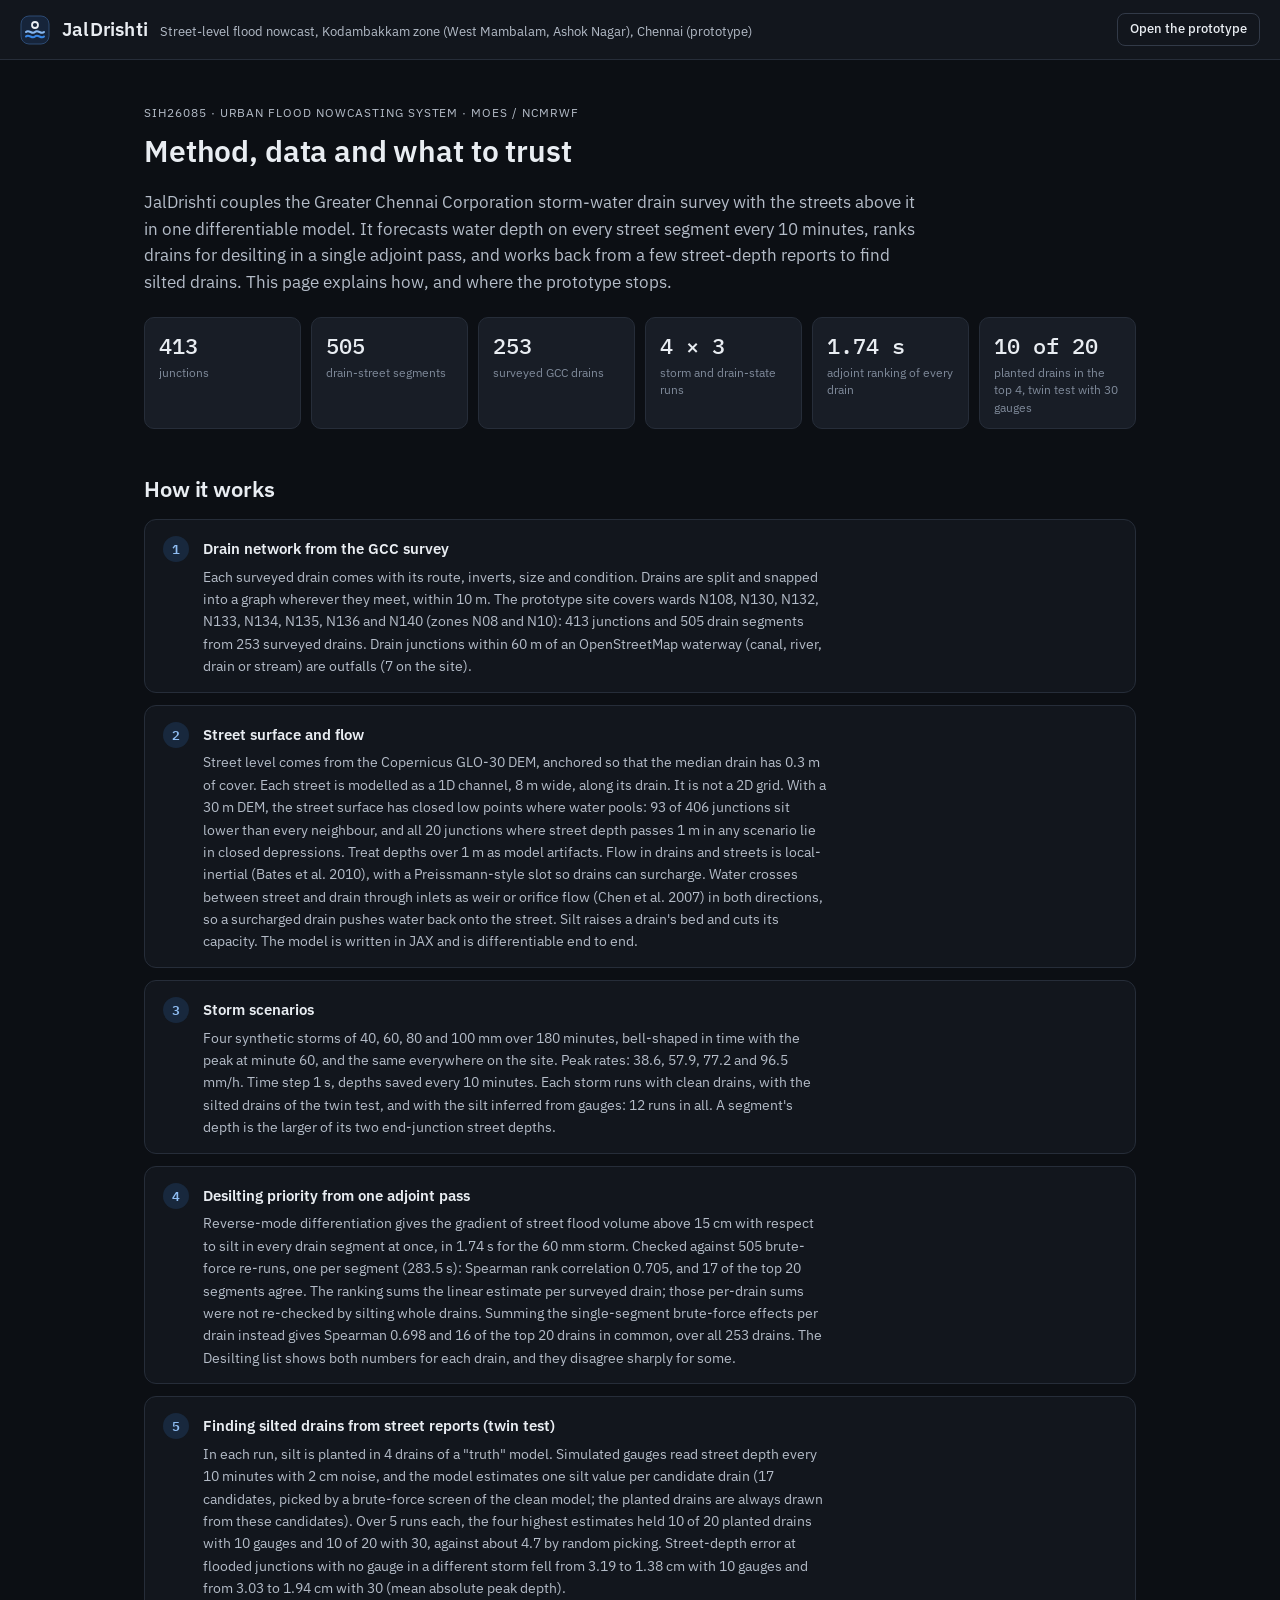
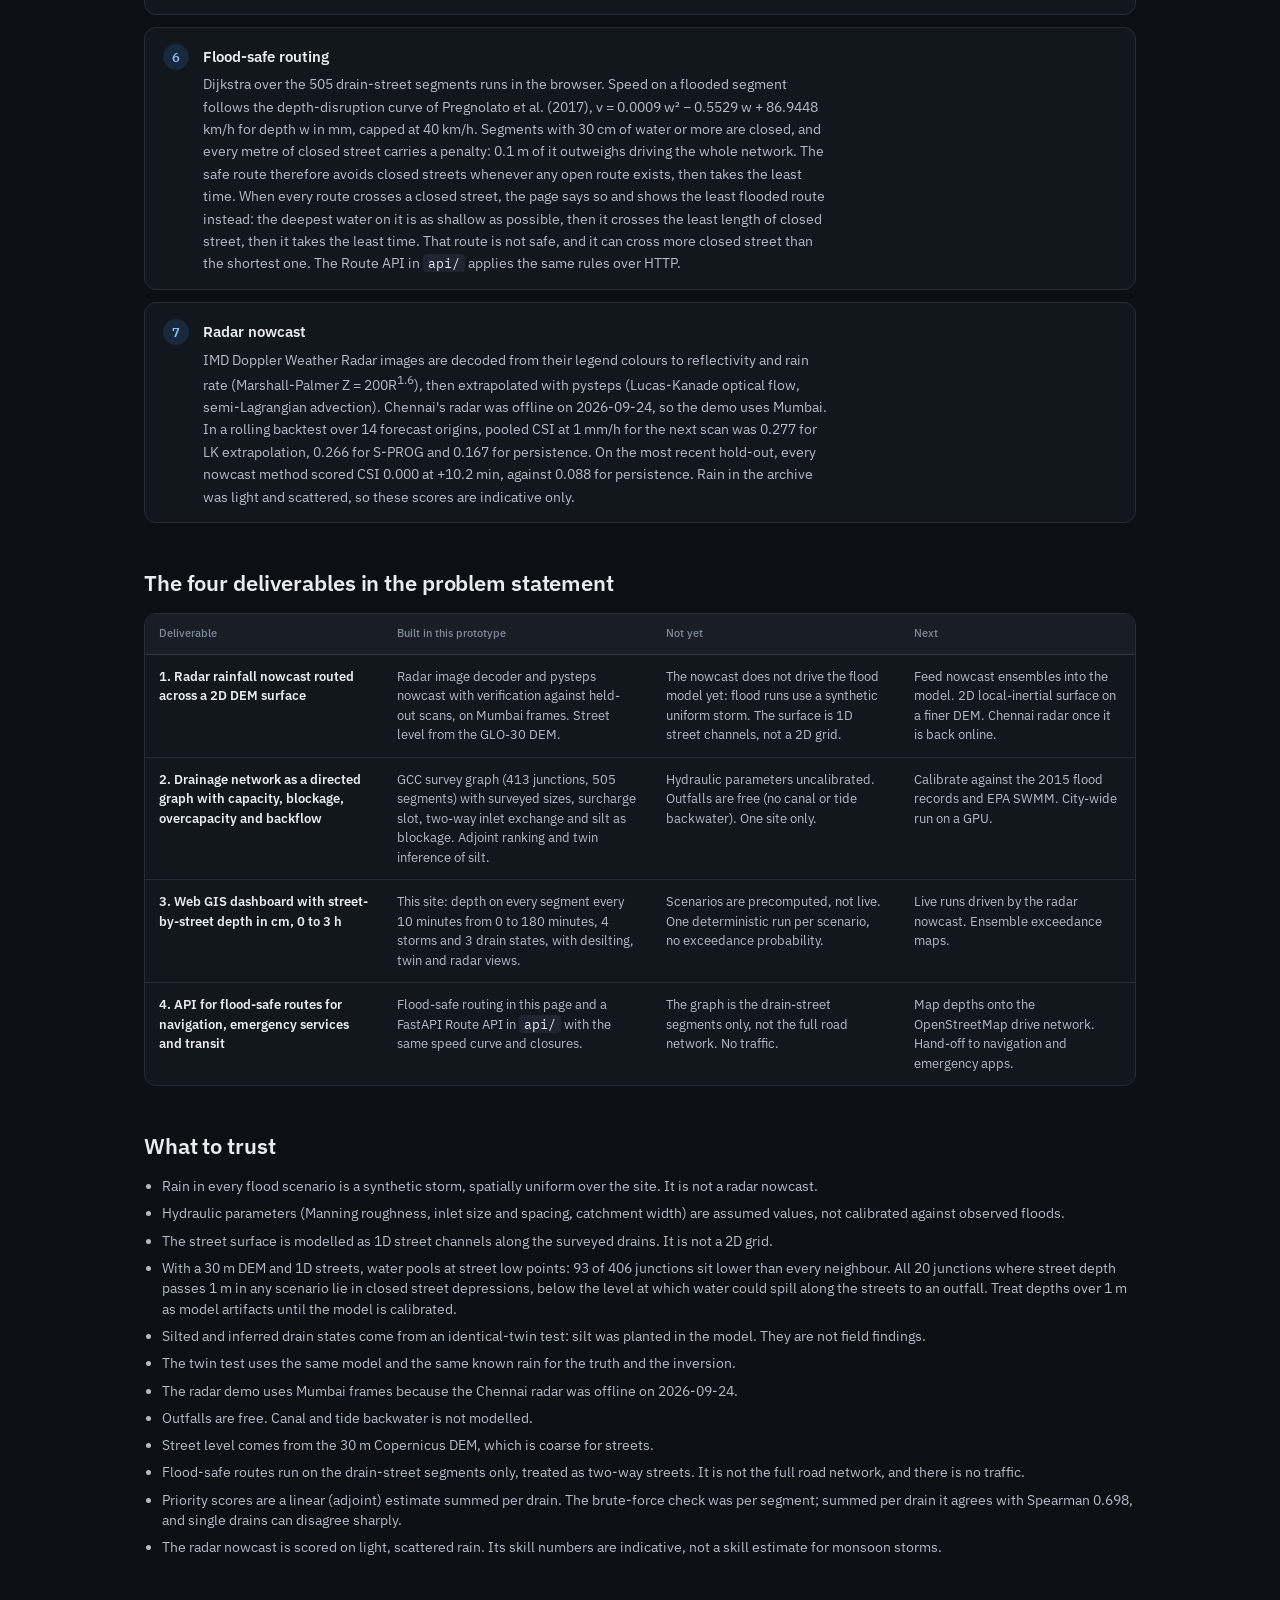
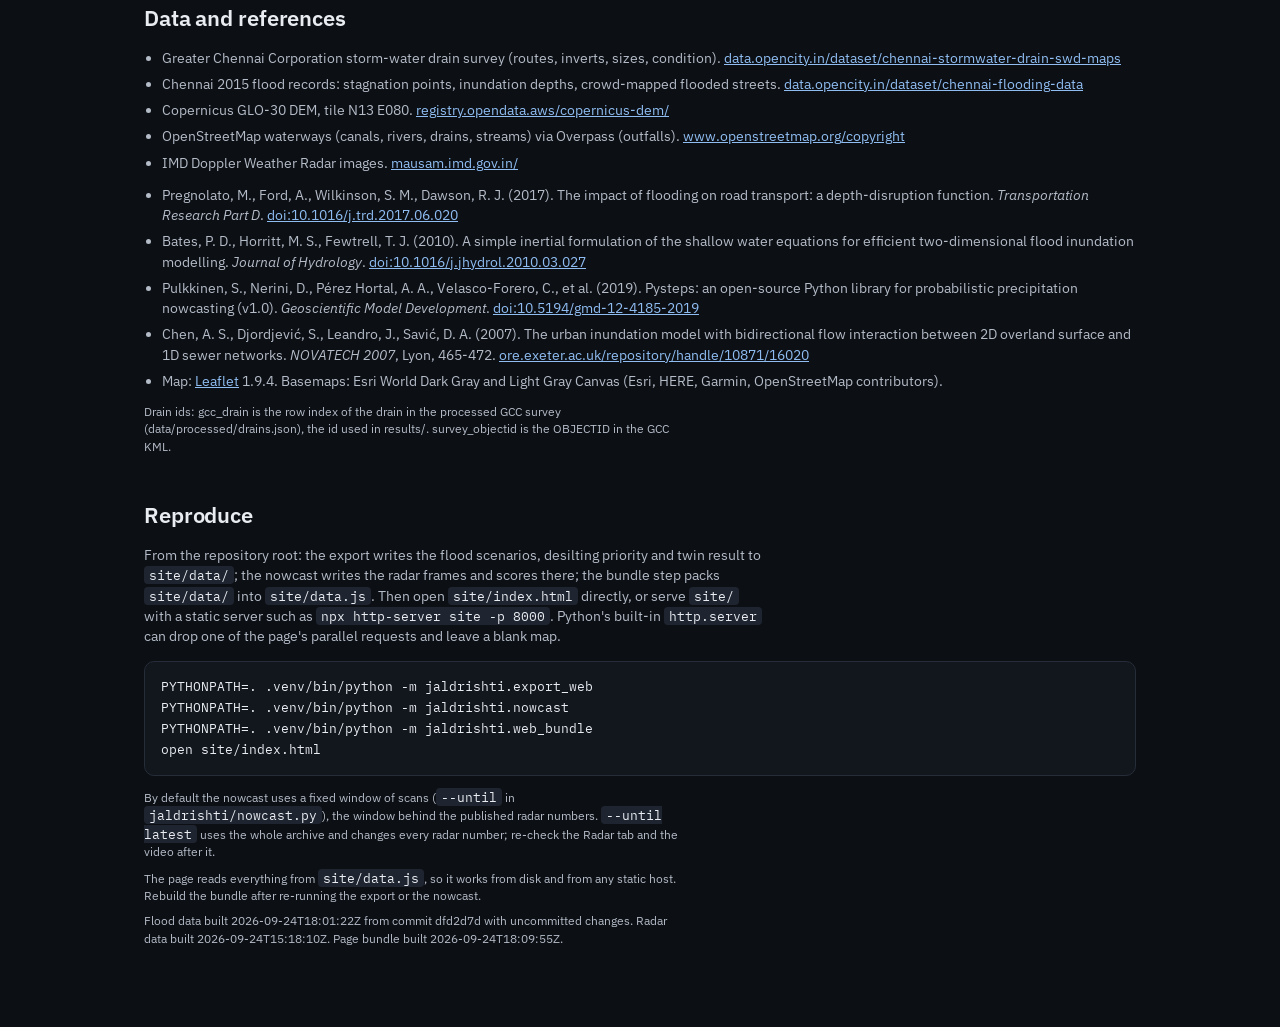
==== about.html @ a2d9dd13 "Publish JalDrishti demo site and video" ====
<!doctype html>
<html lang="en">
<head>
<meta charset="utf-8">
<meta name="viewport" content="width=device-width, initial-scale=1">
<title>JalDrishti Method and Data</title>
<meta name="description" content="Method, data sources, caveats and problem-statement mapping for the JalDrishti flood nowcast prototype.">
<link rel="icon" href="data:image/svg+xml,%3Csvg xmlns=%22http://www.w3.org/2000/svg%22 viewBox=%220 0 30 30%22%3E%3Crect x=%221%22 y=%221%22 width=%2228%22 height=%2228%22 rx=%228%22 fill=%22%2316243a%22/%3E%3Cpath d=%22M6 17c3-3 6 3 9 0s6 3 9 0%22 fill=%22none%22 stroke=%22%2386b6ef%22 stroke-width=%222.4%22/%3E%3Cpath d=%22M6 21.5c3-3 6 3 9 0s6 3 9 0%22 fill=%22none%22 stroke=%22%233987e5%22 stroke-width=%222.4%22/%3E%3C/svg%3E">
<link rel="preconnect" href="https://fonts.googleapis.com">
<link rel="preconnect" href="https://fonts.gstatic.com" crossorigin>
<link rel="stylesheet" href="https://fonts.googleapis.com/css2?family=IBM+Plex+Mono:wght@400;500&family=IBM+Plex+Sans:wght@400;500;600;700&display=swap">
<link rel="stylesheet" href="style.css">
<link rel="stylesheet" href="about.css">
</head>
<body class="doc-page">
<header class="top">
  <div class="brand">
    <svg width="30" height="30" viewBox="0 0 30 30" aria-hidden="true">
      <rect x="1" y="1" width="28" height="28" rx="8" fill="#16243a" stroke="#2c4a73"/>
      <path d="M6 17c3-3 6 3 9 0s6 3 9 0" fill="none" stroke="#86b6ef" stroke-width="2" stroke-linecap="round"/>
      <path d="M6 21.5c3-3 6 3 9 0s6 3 9 0" fill="none" stroke="#3987e5" stroke-width="2" stroke-linecap="round"/>
      <circle cx="15" cy="10" r="3" fill="none" stroke="#e9edf2" stroke-width="1.8"/>
    </svg>
    <div class="brand-text">
      <h1>JalDrishti</h1>
      <div class="sub">Street-level flood nowcast, Kodambakkam zone (West Mambalam, Ashok Nagar), Chennai (prototype)</div>
    </div>
  </div>
  <div class="spacer"></div>
  <a class="top-link" href="index.html">Open the prototype</a>
</header>

<main class="doc">
  <section class="hero">
    <p class="eyebrow">SIH26085 &middot; Urban Flood Nowcasting System &middot; MoES / NCMRWF</p>
    <h2>Method, data and what to trust</h2>
    <p class="big-lede">JalDrishti couples the Greater Chennai Corporation storm-water drain survey with the streets above it in one differentiable model. It forecasts water depth on every street segment every 10 minutes, ranks drains for desilting in a single adjoint pass, and works back from a few street-depth reports to find silted drains. This page explains how, and where the prototype stops.</p>
    <div class="facts" id="facts"></div>
  </section>

  <section>
    <h2>How it works</h2>
    <ol class="steps">
      <li>
        <h3>Drain network from the GCC survey</h3>
        <p>Each surveyed drain comes with its route, inverts, size and condition. Drains are split and snapped into a graph wherever they meet, within <span data-v="snap"></span> m. The prototype site covers wards <span data-v="wards"></span> (zones <span data-v="zones"></span>): <span data-v="junctions"></span> junctions and <span data-v="segments"></span> drain segments from <span data-v="drains"></span> surveyed drains. Drain junctions within <span data-v="outfall_m"></span> m of an OpenStreetMap waterway (canal, river, drain or stream) are outfalls (<span data-v="outfalls"></span> on the site).</p>
      </li>
      <li>
        <h3>Street surface and flow</h3>
        <p>Street level comes from the Copernicus GLO-30 DEM, anchored so that the median drain has <span data-v="cover"></span> m of cover. Each street is modelled as a 1D channel, <span data-v="street_w"></span> m wide, along its drain. It is not a 2D grid. With a 30 m DEM, the street surface has closed low points where water pools: <span data-v="pool_lows"></span> of <span data-v="pool_inner"></span> junctions sit lower than every neighbour, and all <span data-v="pool_deep"></span> junctions where street depth passes 1 m in any scenario lie in closed depressions. Treat depths over 1 m as model artifacts. Flow in drains and streets is local-inertial (Bates et al. 2010), with a Preissmann-style slot so drains can surcharge. Water crosses between street and drain through inlets as weir or orifice flow (Chen et al. 2007) in both directions, so a surcharged drain pushes water back onto the street. Silt raises a drain's bed and cuts its capacity. The model is written in JAX and is differentiable end to end.</p>
      </li>
      <li>
        <h3>Storm scenarios</h3>
        <p>Four synthetic storms of <span data-v="totals"></span> mm over <span data-v="duration"></span> minutes, bell-shaped in time with the peak at minute <span data-v="peak_at"></span>, and the same everywhere on the site. Peak rates: <span data-v="peaks"></span> mm/h. Time step <span data-v="dt"></span> s, depths saved every <span data-v="rec"></span> minutes. Each storm runs with clean drains, with the silted drains of the twin test, and with the silt inferred from gauges: <span data-v="n_scen"></span> runs in all. A segment's depth is the larger of its two end-junction street depths.</p>
      </li>
      <li>
        <h3>Desilting priority from one adjoint pass</h3>
        <p>Reverse-mode differentiation gives the gradient of street flood volume above 15 cm with respect to silt in every drain segment at once, in <span data-v="adj_s"></span> s for the <span data-v="prio_storm"></span> mm storm. Checked against <span data-v="bf_runs"></span> brute-force re-runs, one per segment (<span data-v="bf_s"></span> s): Spearman rank correlation <span data-v="spearman"></span>, and <span data-v="overlap"></span> of the top 20 segments agree. The ranking sums the linear estimate per surveyed drain; those per-drain sums were not re-checked by silting whole drains. Summing the single-segment brute-force effects per drain instead gives Spearman <span data-v="drain_sp"></span> and <span data-v="drain_ov"></span> of the top 20 drains in common, over all <span data-v="drains"></span> drains. The Desilting list shows both numbers for each drain, and they disagree sharply for some.</p>
      </li>
      <li>
        <h3>Finding silted drains from street reports (twin test)</h3>
        <p>In each run, silt is planted in <span data-v="twin_k"></span> drains of a "truth" model. Simulated gauges read street depth every 10 minutes with <span data-v="twin_noise"></span> cm noise, and the model estimates one silt value per candidate drain (<span data-v="twin_cand"></span> candidates, picked by a brute-force screen of the clean model; the planted drains are always drawn from these candidates). Over <span data-v="twin_runs"></span> runs each, the four highest estimates held <span data-v="twin_hits10"></span> of <span data-v="twin_silted"></span> planted drains with 10 gauges and <span data-v="twin_hits30"></span> of <span data-v="twin_silted"></span> with 30, against about <span data-v="twin_chance"></span> by random picking. Street-depth error at flooded junctions with no gauge in a different storm fell from <span data-v="twin_err10"></span> cm with 10 gauges and from <span data-v="twin_err30"></span> cm with 30 (mean absolute peak depth).</p>
      </li>
      <li>
        <h3>Flood-safe routing</h3>
        <p>Dijkstra over the <span data-v="segments"></span> drain-street segments runs in the browser. Speed on a flooded segment follows the depth-disruption curve of Pregnolato et al. (2017), v = 0.0009 w&sup2; &minus; 0.5529 w + 86.9448 km/h for depth w in mm, capped at <span data-v="cap"></span> km/h. Segments with <span data-v="closed"></span> cm of water or more are closed, and every metre of closed street carries a penalty: <span data-v="step"></span> m of it outweighs driving the whole network. The safe route therefore avoids closed streets whenever any open route exists, then takes the least time. When every route crosses a closed street, the page says so and shows the least flooded route instead: the deepest water on it is as shallow as possible, then it crosses the least length of closed street, then it takes the least time. That route is not safe, and it can cross more closed street than the shortest one. The Route API in <code>api/</code> applies the same rules over HTTP.</p>
      </li>
      <li>
        <h3>Radar nowcast</h3>
        <p>IMD Doppler Weather Radar images are decoded from their legend colours to reflectivity and rain rate (Marshall-Palmer Z = 200R<sup>1.6</sup>), then extrapolated with pysteps (Lucas-Kanade optical flow, semi-Lagrangian advection). Chennai's radar was offline on 2026-09-24, so the demo uses <span data-v="radar_city"></span>. In a rolling backtest over <span data-v="radar_origins"></span> forecast origins, pooled CSI at 1 mm/h for the next scan was <span data-v="radar_csi"></span>. On the most recent hold-out, <span data-v="radar_ho_text"></span> at +<span data-v="radar_ho_lead"></span> min, against <span data-v="radar_ho_pers"></span> for persistence. Rain in the archive was light and scattered, so these scores are indicative only.</p>
      </li>
    </ol>
  </section>

  <section>
    <h2>The four deliverables in the problem statement</h2>
    <div class="table-wrap">
      <table class="data deliver">
        <thead><tr><th>Deliverable</th><th>Built in this prototype</th><th>Not yet</th><th>Next</th></tr></thead>
        <tbody>
          <tr>
            <td><b>1. Radar rainfall nowcast routed across a 2D DEM surface</b></td>
            <td>Radar image decoder and pysteps nowcast with verification against held-out scans, on <span data-v="radar_city"></span> frames. Street level from the GLO-30 DEM.</td>
            <td>The nowcast does not drive the flood model yet: flood runs use a synthetic uniform storm. The surface is 1D street channels, not a 2D grid.</td>
            <td>Feed nowcast ensembles into the model. 2D local-inertial surface on a finer DEM. Chennai radar once it is back online.</td>
          </tr>
          <tr>
            <td><b>2. Drainage network as a directed graph with capacity, blockage, overcapacity and backflow</b></td>
            <td>GCC survey graph (<span data-v="junctions"></span> junctions, <span data-v="segments"></span> segments) with surveyed sizes, surcharge slot, two-way inlet exchange and silt as blockage. Adjoint ranking and twin inference of silt.</td>
            <td>Hydraulic parameters uncalibrated. Outfalls are free (no canal or tide backwater). One site only.</td>
            <td>Calibrate against the 2015 flood records and EPA SWMM. City-wide run on a GPU.</td>
          </tr>
          <tr>
            <td><b>3. Web GIS dashboard with street-by-street depth in cm, 0 to 3 h</b></td>
            <td>This site: depth on every segment every <span data-v="rec"></span> minutes from 0 to <span data-v="duration"></span> minutes, <span data-v="n_storms"></span> storms and <span data-v="n_states"></span> drain states, with desilting, twin and radar views.</td>
            <td>Scenarios are precomputed, not live. One deterministic run per scenario, no exceedance probability.</td>
            <td>Live runs driven by the radar nowcast. Ensemble exceedance maps.</td>
          </tr>
          <tr>
            <td><b>4. API for flood-safe routes for navigation, emergency services and transit</b></td>
            <td>Flood-safe routing in this page and a FastAPI Route API in <code>api/</code> with the same speed curve and closures.</td>
            <td>The graph is the drain-street segments only, not the full road network. No traffic.</td>
            <td>Map depths onto the OpenStreetMap drive network. Hand-off to navigation and emergency apps.</td>
          </tr>
        </tbody>
      </table>
    </div>
  </section>

  <section>
    <h2>What to trust</h2>
    <ul class="caveats big" id="caveats"></ul>
  </section>

  <section>
    <h2>Data and references</h2>
    <ul class="refs" id="sources"></ul>
    <ul class="refs">
      <li>Pregnolato, M., Ford, A., Wilkinson, S. M., Dawson, R. J. (2017). The impact of flooding on road transport: a depth-disruption function. <i>Transportation Research Part D</i>. <a href="https://doi.org/10.1016/j.trd.2017.06.020">doi:10.1016/j.trd.2017.06.020</a></li>
      <li>Bates, P. D., Horritt, M. S., Fewtrell, T. J. (2010). A simple inertial formulation of the shallow water equations for efficient two-dimensional flood inundation modelling. <i>Journal of Hydrology</i>. <a href="https://doi.org/10.1016/j.jhydrol.2010.03.027">doi:10.1016/j.jhydrol.2010.03.027</a></li>
      <li>Pulkkinen, S., Nerini, D., P&eacute;rez Hortal, A. A., Velasco-Forero, C., et al. (2019). Pysteps: an open-source Python library for probabilistic precipitation nowcasting (v1.0). <i>Geoscientific Model Development</i>. <a href="https://doi.org/10.5194/gmd-12-4185-2019">doi:10.5194/gmd-12-4185-2019</a></li>
      <li>Chen, A. S., Djordjevi&cacute;, S., Leandro, J., Savi&cacute;, D. A. (2007). The urban inundation model with bidirectional flow interaction between 2D overland surface and 1D sewer networks. <i>NOVATECH 2007</i>, Lyon, 465-472. <a href="https://ore.exeter.ac.uk/repository/handle/10871/16020">ore.exeter.ac.uk/repository/handle/10871/16020</a></li>
      <li>Map: <a href="https://leafletjs.com/">Leaflet</a> 1.9.4. Basemaps: Esri World Dark Gray and Light Gray Canvas (Esri, HERE, Garmin, OpenStreetMap contributors).</li>
    </ul>
    <p class="note" id="id-note"></p>
  </section>

  <section>
    <h2>Reproduce</h2>
    <p>From the repository root: the export writes the flood scenarios, desilting priority and twin result to <code>site/data/</code>; the nowcast writes the radar frames and scores there; the bundle step packs <code>site/data/</code> into <code>site/data.js</code>. Then open <code>site/index.html</code> directly, or serve <code>site/</code> with a static server such as <code>npx http-server site -p 8000</code>. Python's built-in <code>http.server</code> can drop one of the page's parallel requests and leave a blank map.</p>
    <pre class="code">PYTHONPATH=. .venv/bin/python -m jaldrishti.export_web
PYTHONPATH=. .venv/bin/python -m jaldrishti.nowcast
PYTHONPATH=. .venv/bin/python -m jaldrishti.web_bundle
open site/index.html</pre>
    <p class="note">By default the nowcast uses a fixed window of scans (<code>--until</code> in <code>jaldrishti/nowcast.py</code>), the window behind the published radar numbers. <code>--until latest</code> uses the whole archive and changes every radar number; re-check the Radar tab and the video after it.</p>
    <p class="note">The page reads everything from <code>site/data.js</code>, so it works from disk and from any static host. Rebuild the bundle after re-running the export or the nowcast.</p>
    <p class="note" id="build"></p>
  </section>
</main>
<script src="data.js"></script>
<script src="route.js"></script>
<script src="about.js"></script>
</body>
</html>
---- style.css ----
:root {
  color-scheme: dark;
  --bg: #0c0f14;
  --panel: #12161d;
  --panel-2: #181d26;
  --panel-3: #1f2530;
  --line: #262d39;
  --line-2: #323a48;
  --ink: #e9edf2;
  --ink-2: #b4bcc8;
  --muted: #7f8a9a;
  --accent: #3987e5;
  --accent-soft: rgba(57, 135, 229, 0.16);
  --d0: #6e798b;
  --d1: #256abf;
  --d2: #3987e5;
  --d3: #86b6ef;
  --d4: #cde2fb;
  --good: #0ca30c;
  --critical: #d03b3b;
  --serious: #ec835a;
  --prio: #eb6834;
  --gauge: #1baf7a;
  --radius: 10px;
  --sans: "IBM Plex Sans", system-ui, -apple-system, "Segoe UI", sans-serif;
  --mono: "IBM Plex Mono", ui-monospace, "SF Mono", Menlo, monospace;
}

* { box-sizing: border-box; }
html, body { height: 100%; }
body {
  margin: 0;
  background: var(--bg);
  color: var(--ink);
  font: 14px/1.45 var(--sans);
  -webkit-font-smoothing: antialiased;
}
a { color: #8fbdf2; }
button { font: inherit; color: inherit; }
.num { font-family: var(--mono); font-variant-numeric: tabular-nums; }

.app {
  display: grid;
  grid-template-columns: 420px minmax(0, 1fr);
  grid-template-rows: 60px auto minmax(0, 1fr);
  grid-template-areas: "head head" "tabs stage" "side stage";
  height: 100vh;
}

.top {
  grid-area: head;
  display: flex;
  align-items: center;
  gap: 18px;
  padding: 0 20px;
  border-bottom: 1px solid var(--line);
  background: var(--panel);
  min-width: 0;
}
.brand { display: flex; align-items: center; gap: 12px; min-width: 0; }
.brand svg { flex: none; }
.brand h1 { margin: 0; font-size: 19px; font-weight: 600; letter-spacing: 0.01em; }
.brand .sub { color: var(--ink-2); font-size: 13px; white-space: nowrap; overflow: hidden; text-overflow: ellipsis; }
.brand-text { display: flex; align-items: baseline; gap: 12px; min-width: 0; }
.top .spacer { flex: 1; }
.chip {
  display: inline-flex; align-items: center; gap: 6px;
  font-size: 12px; color: var(--ink-2);
  border: 1px solid var(--line-2); border-radius: 999px; padding: 3px 10px; white-space: nowrap;
}
.chip.warn { color: #f3c9b6; border-color: rgba(236, 131, 90, 0.45); background: rgba(236, 131, 90, 0.08); }
.top-link {
  color: var(--ink); text-decoration: none; font-size: 13px; font-weight: 500;
  border: 1px solid var(--line-2); border-radius: 8px; padding: 6px 12px; white-space: nowrap;
}
.top-link:hover { border-color: var(--accent); }

.tabs {
  grid-area: tabs;
  display: flex;
  gap: 4px;
  padding: 10px 12px 0;
  background: var(--panel);
  border-right: 1px solid var(--line);
  border-bottom: 1px solid var(--line);
}
.tab {
  flex: 1;
  background: none;
  border: 0;
  border-bottom: 2px solid transparent;
  padding: 8px 4px 10px;
  color: var(--muted);
  font-size: 13px;
  font-weight: 500;
  cursor: pointer;
  white-space: nowrap;
}
.tab:hover { color: var(--ink); }
.tab[aria-selected="true"] { color: var(--ink); border-bottom-color: var(--accent); }

.side {
  grid-area: side;
  overflow-y: auto;
  background: var(--panel);
  border-right: 1px solid var(--line);
  padding: 18px 20px 28px;
  min-height: 0;
}
.panel[hidden] { display: none; }
.panel h2 { font-size: 17px; font-weight: 600; margin: 0 0 6px; }
.panel h3 {
  font-size: 11px; font-weight: 600; letter-spacing: 0.08em; text-transform: uppercase;
  color: var(--muted); margin: 22px 0 8px;
}
.lede { color: var(--ink-2); margin: 0 0 14px; }
.note { color: var(--muted); font-size: 12px; margin: 8px 0 0; }
.note b, .lede b { color: var(--ink); font-weight: 600; }

.kpis { display: grid; grid-template-columns: 1fr 1fr; gap: 8px; }
.kpi { background: var(--panel-2); border: 1px solid var(--line); border-radius: var(--radius); padding: 10px 12px; }
.kpi .label { font-size: 12px; color: var(--muted); display: flex; align-items: center; gap: 6px; }
.kpi .value { font-family: var(--mono); font-size: 26px; font-weight: 500; line-height: 1.2; margin-top: 2px; }
.kpi .value small { font-size: 13px; color: var(--muted); margin-left: 3px; }
.kpi .of { font-size: 11px; color: var(--muted); }
.swatch { display: inline-block; width: 14px; height: 4px; border-radius: 2px; flex: none; }

.callout {
  background: var(--panel-2); border: 1px solid var(--line); border-left: 3px solid var(--line-2);
  border-radius: 8px; padding: 10px 12px; font-size: 12.5px; color: var(--ink-2); margin-top: 12px;
}
.callout.twin { border-left-color: var(--serious); }
.callout.info { border-left-color: var(--accent); }
.callout b { color: var(--ink); }

.chart { position: relative; margin-top: 6px; }
.chart svg { display: block; width: 100%; height: auto; overflow: visible; }
.chart .axis { fill: var(--muted); font: 10.5px var(--mono); }
.chart .lab { fill: var(--ink-2); font: 11px var(--sans); }
.chart .grid { stroke: var(--line); stroke-width: 1; }
.chart .cursor { stroke: var(--ink); stroke-width: 1; opacity: 0.6; }
.chart-tip {
  position: absolute; top: -4px; right: 0; font: 11px var(--mono); color: var(--ink-2);
  background: var(--panel-3); border: 1px solid var(--line-2); border-radius: 6px; padding: 3px 7px;
  pointer-events: none; opacity: 0; transition: opacity 0.12s;
}
.chart:hover .chart-tip { opacity: 1; }

table.data { width: 100%; border-collapse: collapse; font-size: 12.5px; }
table.data th {
  text-align: left; font-weight: 500; color: var(--muted); font-size: 11px;
  border-bottom: 1px solid var(--line-2); padding: 5px 6px 5px 0;
}
table.data td { border-bottom: 1px solid var(--line); padding: 6px 6px 6px 0; vertical-align: top; }
table.data td.r, table.data th.r { text-align: right; }
table.data tr.clickable { cursor: pointer; }
table.data tr.clickable:hover td { background: var(--panel-2); }
table.data .best { color: var(--ink); font-weight: 600; }
.pill { display: inline-block; font-size: 11px; border-radius: 999px; padding: 0 7px; border: 1px solid var(--line-2); color: var(--ink-2); }
.pill.yes { border-color: rgba(236, 131, 90, 0.6); color: #f6c3ad; }
.pill.hit { border-color: rgba(12, 163, 12, 0.6); color: #8fe08f; }
.pill.miss { border-color: rgba(208, 59, 59, 0.6); color: #f0a3a3; }

.rank-list { list-style: none; margin: 0; padding: 0; }
.rank-list li {
  display: grid; grid-template-columns: 26px minmax(0, 1fr) auto; gap: 4px 10px; align-items: center;
  padding: 7px 6px; border-bottom: 1px solid var(--line); cursor: pointer; border-radius: 6px;
}
.rank-list li:hover { background: var(--panel-2); }
.rank-list .rk { font-family: var(--mono); color: var(--muted); font-size: 12px; text-align: right; }
.rank-list .st { white-space: nowrap; overflow: hidden; text-overflow: ellipsis; }
.rank-list .sc { font-family: var(--mono); font-size: 12.5px; text-align: right; }
.rank-list .bar { grid-column: 2 / 4; height: 4px; background: var(--panel-3); border-radius: 2px; overflow: hidden; }
.rank-list .bar span { display: block; height: 100%; background: var(--prio); border-radius: 2px; }
.rank-list .id { grid-column: 2 / 4; font-size: 11px; color: var(--muted); margin-top: -3px; }

.route-points { display: grid; grid-template-columns: 1fr 1fr; gap: 8px; }
.pt { background: var(--panel-2); border: 1px solid var(--line); border-radius: 8px; padding: 8px 10px; }
.pt .label { font-size: 11px; color: var(--muted); }
.pt .value { font-family: var(--mono); font-size: 15px; }
.btn-row { display: flex; gap: 6px; margin-top: 8px; flex-wrap: wrap; }
.btn {
  background: var(--panel-2); border: 1px solid var(--line-2); border-radius: 7px; padding: 5px 11px;
  font-size: 12.5px; cursor: pointer;
}
.btn:hover { border-color: var(--accent); }
.btn:disabled { opacity: 0.5; cursor: default; border-color: var(--line-2); }
.route-card { background: var(--panel-2); border: 1px solid var(--line); border-radius: var(--radius); padding: 11px 12px; margin-top: 10px; }
.route-card .head { display: flex; align-items: center; gap: 8px; font-weight: 600; }
.route-card .stats { display: grid; grid-template-columns: repeat(3, 1fr); gap: 6px; margin-top: 8px; }
.route-card .stats .label { font-size: 11px; color: var(--muted); }
.route-card .stats .value { font-family: var(--mono); font-size: 16px; }
.route-card .stats .value.bad { color: #f29b9b; }
.route-card .stats .value.ok { color: #8fe08f; }
.line-key { display: inline-block; width: 26px; height: 0; border-top: 3px solid; flex: none; }
.line-key.dashed { border-top-style: dashed; }
code.inline { font-family: var(--mono); font-size: 12px; background: var(--panel-3); padding: 1px 5px; border-radius: 4px; color: var(--ink); }

ul.caveats { margin: 0; padding-left: 18px; color: var(--ink-2); font-size: 12.5px; }
ul.caveats li { margin: 4px 0; }

.stage { grid-area: stage; position: relative; min-width: 0; min-height: 0; background: #1b1b1b; }
#map, #radar-map { position: absolute; inset: 0; background: #1b1b1b; }
#map[hidden], #radar-map[hidden] { display: none; }
#map .leaflet-tile-pane { filter: brightness(0.62) contrast(1.1); }
#radar-map { background: #e8e8e6; }
.radar-img { image-rendering: pixelated; filter: drop-shadow(0 0 1px #0d366b) drop-shadow(0 0 1px #0d366b); }

.legend {
  position: absolute; top: 14px; right: 14px; z-index: 500;
  background: rgba(18, 22, 29, 0.92); border: 1px solid var(--line-2); border-radius: var(--radius);
  padding: 10px 12px; font-size: 12px; min-width: 190px; backdrop-filter: blur(6px);
}
.legend .title { font-size: 11px; letter-spacing: 0.08em; text-transform: uppercase; color: var(--muted); margin-bottom: 6px; }
.legend .row { display: flex; align-items: center; gap: 9px; margin: 4px 0; color: var(--ink-2); }
.legend .row b { color: var(--ink); font-weight: 500; }
.legend .ln { display: inline-block; width: 24px; border-radius: 3px; flex: none; }
.legend .dot { display: inline-block; width: 11px; height: 11px; border-radius: 50%; flex: none; margin: 0 6px 0 7px; }
.legend .box { display: inline-block; width: 16px; height: 10px; flex: none; margin: 0 4px; border-radius: 2px; }
.legend.light { background: rgba(250, 250, 248, 0.96); border-color: #c4c8ce; color: #1d2229; }
.legend.light .title { color: #5a6270; }
.legend.light .row { color: #2a3038; }
.legend.light .box { box-shadow: inset 0 0 0 1px rgba(13, 54, 107, 0.35); }
.load-fail {
  position: fixed; left: 50%; top: 40%; transform: translateX(-50%); z-index: 2000;
  background: var(--panel-2); border: 1px solid var(--serious); border-radius: var(--radius); padding: 14px 18px; color: var(--ink);
}
.load-fail a { color: var(--accent); }

.dock {
  position: absolute; left: 50%; bottom: 18px; transform: translateX(-50%); z-index: 600;
  width: min(880px, calc(100% - 36px));
  background: rgba(18, 22, 29, 0.94); border: 1px solid var(--line-2); border-radius: 14px;
  padding: 12px 16px 10px; backdrop-filter: blur(8px);
  box-shadow: 0 10px 30px rgba(0, 0, 0, 0.35);
}
.dock[hidden] { display: none; }
.dock-row { display: flex; align-items: center; gap: 14px; }
.dock-row + .dock-row { margin-top: 10px; }
.play {
  width: 38px; height: 38px; border-radius: 50%; border: 1px solid var(--line-2); background: var(--panel-3);
  display: grid; place-items: center; cursor: pointer; flex: none;
}
.play:hover { border-color: var(--accent); }
.clock { flex: none; min-width: 124px; }
.clock .t { font-family: var(--mono); font-size: 22px; font-weight: 500; line-height: 1.1; }
.clock .s { font-size: 11.5px; color: var(--muted); white-space: nowrap; }
.slider-wrap { flex: 1; min-width: 0; }
.slider-wrap input[type="range"] { width: 100%; margin: 0; accent-color: var(--accent); }
.ticks { display: flex; justify-content: space-between; font: 10.5px var(--mono); color: var(--muted); margin-top: 2px; padding: 0 2px; }
.seg-group { display: flex; align-items: center; gap: 8px; min-width: 0; }
.seg-group .label { font-size: 12px; color: var(--muted); white-space: nowrap; }
.seg { display: inline-flex; border: 1px solid var(--line-2); border-radius: 8px; overflow: hidden; }
.seg button {
  background: none; border: 0; padding: 5px 11px; font-size: 12.5px; cursor: pointer; color: var(--ink-2); white-space: nowrap;
}
.seg button + button { border-left: 1px solid var(--line-2); }
.seg button[aria-pressed="true"] { background: var(--accent-soft); color: var(--ink); box-shadow: inset 0 -2px 0 var(--accent); }
.dock .fine { font-size: 11.5px; color: var(--muted); margin-top: 9px; text-align: center; }
.dock .fine b { color: var(--ink-2); font-weight: 500; }

.leaflet-container { font-family: var(--sans); background: #1b1b1b; }
.leaflet-tooltip.jd-tip {
  background: rgba(18, 22, 29, 0.96); color: var(--ink); border: 1px solid var(--line-2); border-radius: 8px;
  box-shadow: 0 6px 20px rgba(0, 0, 0, 0.4); padding: 8px 10px; font-size: 12px; min-width: 190px;
  white-space: normal; width: 270px;
}
.leaflet-tooltip.jd-tip.short { width: auto; white-space: nowrap; }
.leaflet-tooltip.jd-tip::before { display: none; }
.tt-street { font-weight: 600; font-size: 13px; margin-bottom: 4px; }
.tt-row { display: flex; justify-content: space-between; gap: 16px; color: var(--ink-2); }
.tt-row b { font-family: var(--mono); font-weight: 500; color: var(--ink); }
.tt-sub { color: var(--muted); font-size: 11px; margin-top: 4px; }
.leaflet-control-attribution { background: rgba(12, 15, 20, 0.75) !important; color: var(--muted) !important; font-size: 10px; }
.leaflet-control-attribution a { color: var(--ink-2) !important; }
.leaflet-bar a { background: var(--panel-2) !important; color: var(--ink) !important; border-bottom-color: var(--line-2) !important; }
.leaflet-bar { border: 1px solid var(--line-2) !important; }

.rank-badge {
  width: 22px; height: 22px; border-radius: 50%; background: var(--prio); color: #140a05;
  font: 600 11px/22px var(--mono); text-align: center; border: 2px solid #12161d;
  box-shadow: 0 1px 4px rgba(0, 0, 0, 0.5);
}
.pin {
  width: 26px; height: 26px; border-radius: 50%; color: #0b0e13; font: 700 13px/22px var(--sans); text-align: center;
  border: 2px solid #0b0e13; box-shadow: 0 2px 6px rgba(0, 0, 0, 0.55);
}
.pin.a { background: #e9edf2; }
.pin.b { background: #8fe08f; }
.closed-x {
  width: 16px; height: 16px; border-radius: 50%; background: var(--critical); color: #fff;
  font: 700 11px/14px var(--sans); text-align: center; border: 1px solid #12161d;
}
.radar-site {
  width: 12px; height: 12px; border-radius: 50%; background: #0b0e13; border: 3px solid #e9edf2;
  box-shadow: 0 0 0 2px #0b0e13;
}
.map-label {
  background: rgba(18, 22, 29, 0.9); color: var(--ink); border: 1px solid var(--line-2); border-radius: 6px;
  padding: 2px 7px; font-size: 11.5px; white-space: nowrap;
}

.twin-label { line-height: 1.35; padding: 4px 8px; }
.twin-label .found { color: #8fe08f; }
.twin-label .missed { color: #f0a3a3; }
.leaflet-tooltip.map-label::before { display: none; }

.pulse-hint { font-size: 12px; color: var(--ink-2); background: var(--accent-soft); border-radius: 8px; padding: 8px 10px; margin-top: 10px; }

@media (max-width: 1200px) {
  .app { grid-template-columns: 360px minmax(0, 1fr); }
  .brand .sub { display: none; }
}

@media (max-width: 820px) {
  .app {
    grid-template-columns: minmax(0, 1fr);
    grid-template-rows: auto auto auto auto;
    grid-template-areas: "head" "tabs" "stage" "side";
    height: auto;
  }
  .top { flex-wrap: wrap; gap: 6px 10px; padding: 10px 16px; }
  .brand-text { flex-direction: column; gap: 0; }
  .brand .sub { display: block; white-space: normal; font-size: 12px; }
  .top .spacer { display: none; }
  .top .chip:not(.warn) { display: none; }
  .top .chip.warn { font-size: 11px; padding: 2px 8px; }
  .tabs { border-right: 0; padding: 4px 8px 0; overflow-x: auto; }
  .tab { flex: none; padding: 8px 10px 10px; }
  .stage { display: flex; flex-direction: column; }
  #map, #radar-map { position: relative; inset: auto; height: 58vh; min-height: 320px; }
  .legend {
    position: static; min-width: 0; border-radius: 0; border-left: 0; border-right: 0; border-bottom: 0;
    padding: 8px 16px; font-size: 11.5px; backdrop-filter: none; background: var(--panel);
    display: flex; flex-wrap: wrap; gap: 2px 14px;
  }
  .legend .title { flex-basis: 100%; margin: 4px 0 2px; }
  .legend .row { margin: 1px 0; }
  .dock { position: static; transform: none; width: auto; border-radius: 0; border-left: 0; border-right: 0; box-shadow: none; padding: 10px 16px; }
  .dock-row { flex-wrap: wrap; gap: 10px; }
  .slider-wrap { flex-basis: 100%; order: 3; }
  .seg-group { flex-wrap: wrap; }
  .side { border-right: 0; padding: 16px; overflow: visible; }
}
---- about.css ----
body.doc-page { height: auto; }
.doc-page .top { height: 60px; position: sticky; top: 0; z-index: 10; }
.doc { max-width: 1040px; margin: 0 auto; padding: 36px 24px 80px; }
.doc section { margin-top: 44px; }
.doc section.hero { margin-top: 8px; }
.doc h2 { font-size: 22px; font-weight: 600; margin: 0 0 14px; letter-spacing: -0.005em; }
.doc .hero h2 { font-size: 30px; margin-bottom: 12px; }
.doc p { color: var(--ink-2); max-width: 78ch; }
.doc code { font-family: var(--mono); font-size: 12.5px; background: var(--panel-3); padding: 1px 5px; border-radius: 4px; color: var(--ink); }
.eyebrow { font-size: 12px; letter-spacing: 0.08em; text-transform: uppercase; color: var(--muted); margin: 0 0 8px; }
.big-lede { font-size: 16.5px; line-height: 1.6; }
.facts { display: grid; grid-template-columns: repeat(6, minmax(0, 1fr)); gap: 10px; margin-top: 22px; }
.fact { background: var(--panel-2); border: 1px solid var(--line); border-radius: var(--radius); padding: 12px 14px; }
.fact .v { font-size: 22px; font-weight: 500; color: var(--ink); }
.fact .l { font-size: 12px; color: var(--muted); margin-top: 2px; }
.steps { list-style: none; margin: 0; padding: 0; counter-reset: step; display: grid; gap: 12px; }
.steps li { counter-increment: step; position: relative; background: var(--panel); border: 1px solid var(--line); border-radius: 12px; padding: 16px 18px 14px 58px; }
.steps li::before {
  content: counter(step); position: absolute; left: 18px; top: 16px; width: 26px; height: 26px; border-radius: 50%;
  background: var(--accent-soft); color: #8fbdf2; font: 600 13px/26px var(--mono); text-align: center;
}
.steps h3 { margin: 2px 0 6px; font-size: 15px; font-weight: 600; }
.steps p { margin: 0; font-size: 14px; line-height: 1.6; }
.table-wrap { overflow-x: auto; border: 1px solid var(--line); border-radius: 12px; background: var(--panel); }
table.deliver { font-size: 13px; }
table.deliver th, table.deliver td { padding: 12px 14px; }
table.deliver th { background: var(--panel-2); }
table.deliver td { color: var(--ink-2); line-height: 1.5; }
table.deliver td b { color: var(--ink); font-weight: 600; }
table.deliver td:first-child { width: 24%; }
table.deliver tr:last-child td { border-bottom: 0; }
.caveats.big { font-size: 14px; }
.caveats.big li { margin: 7px 0; }
.refs { margin: 0 0 12px; padding-left: 18px; color: var(--ink-2); font-size: 13.5px; }
.refs li { margin: 6px 0; line-height: 1.5; }
pre.code {
  background: var(--panel); border: 1px solid var(--line); border-radius: 10px; padding: 14px 16px; overflow-x: auto;
  font: 12.5px/1.7 var(--mono); color: var(--ink);
}
@media (max-width: 900px) {
  .facts { grid-template-columns: repeat(3, minmax(0, 1fr)); }
}
@media (max-width: 820px) {
  .doc-page .top { height: auto; position: static; }
  .doc { padding: 24px 16px 60px; }
  .doc .hero h2 { font-size: 24px; }
  .facts { grid-template-columns: repeat(2, minmax(0, 1fr)); }
  .steps li { padding: 14px 14px 12px 50px; }
  .steps li::before { left: 14px; top: 14px; }
  table.deliver { min-width: 680px; }
}
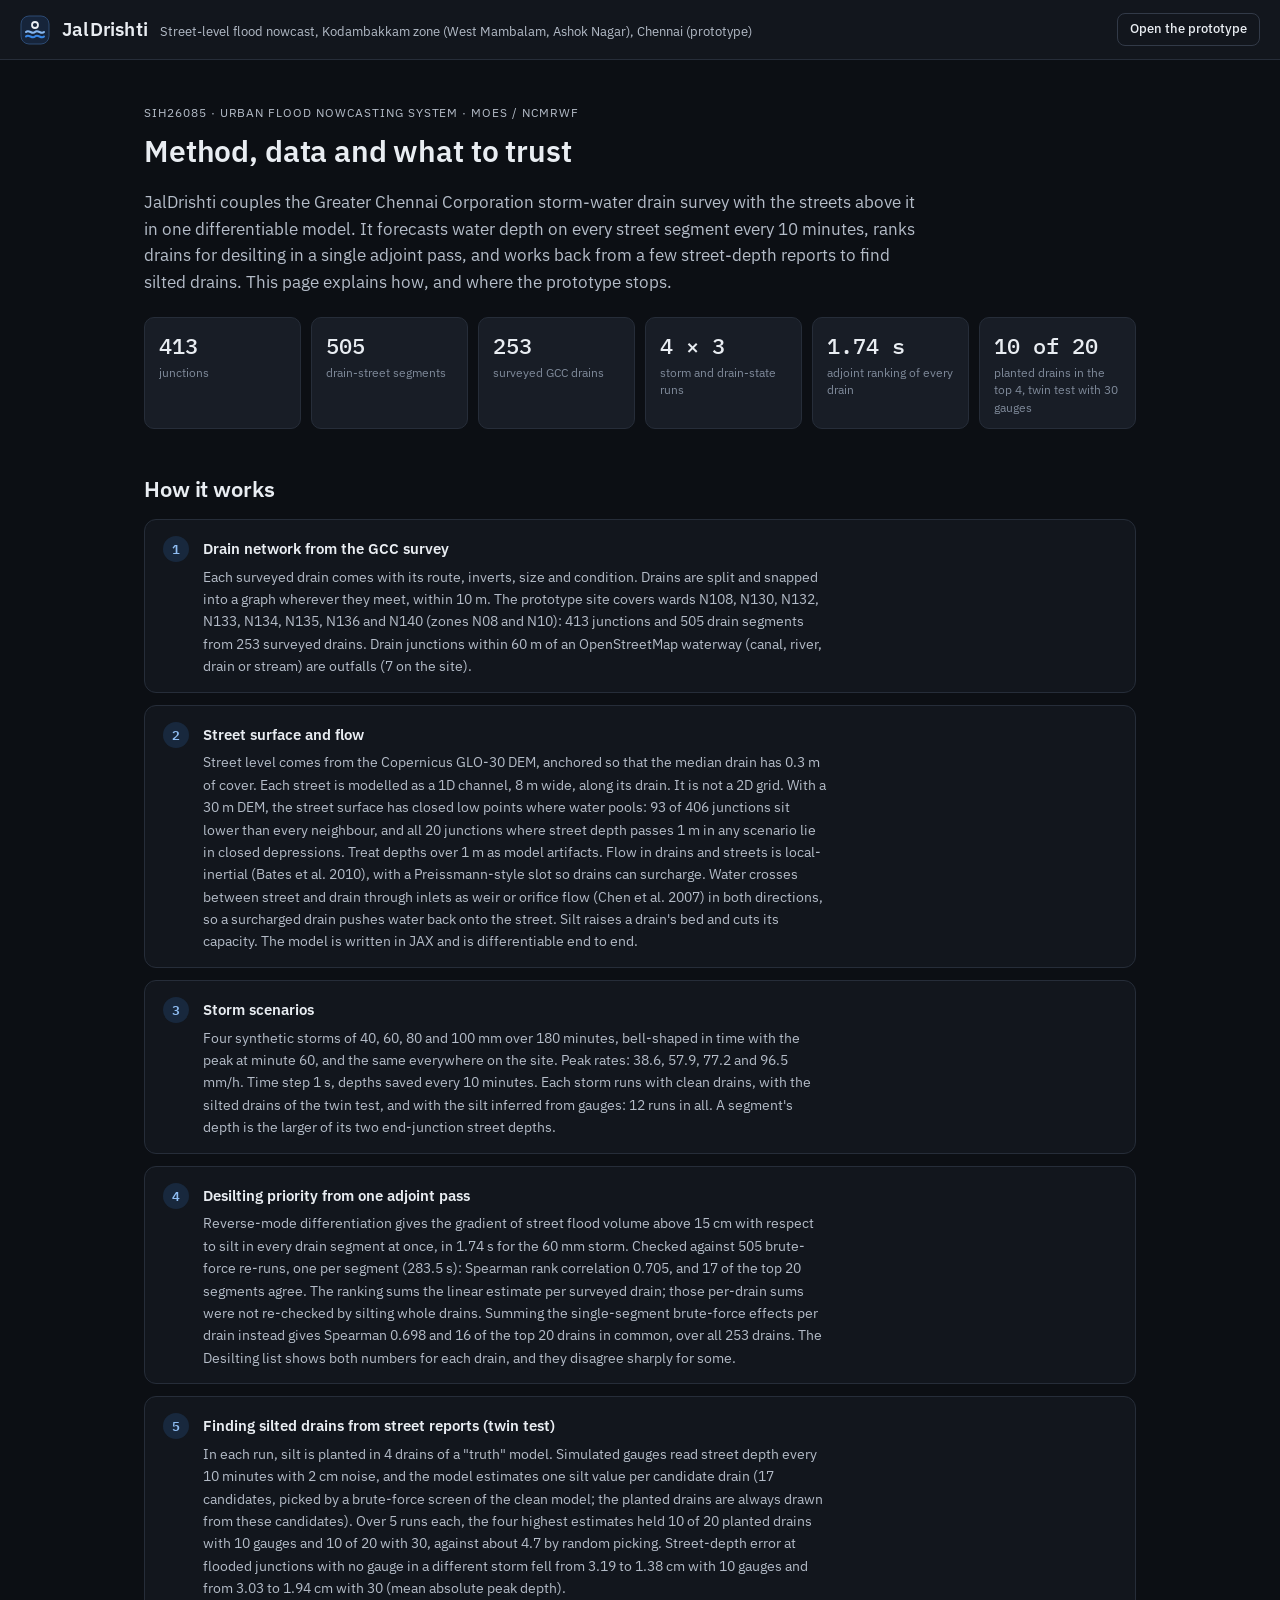
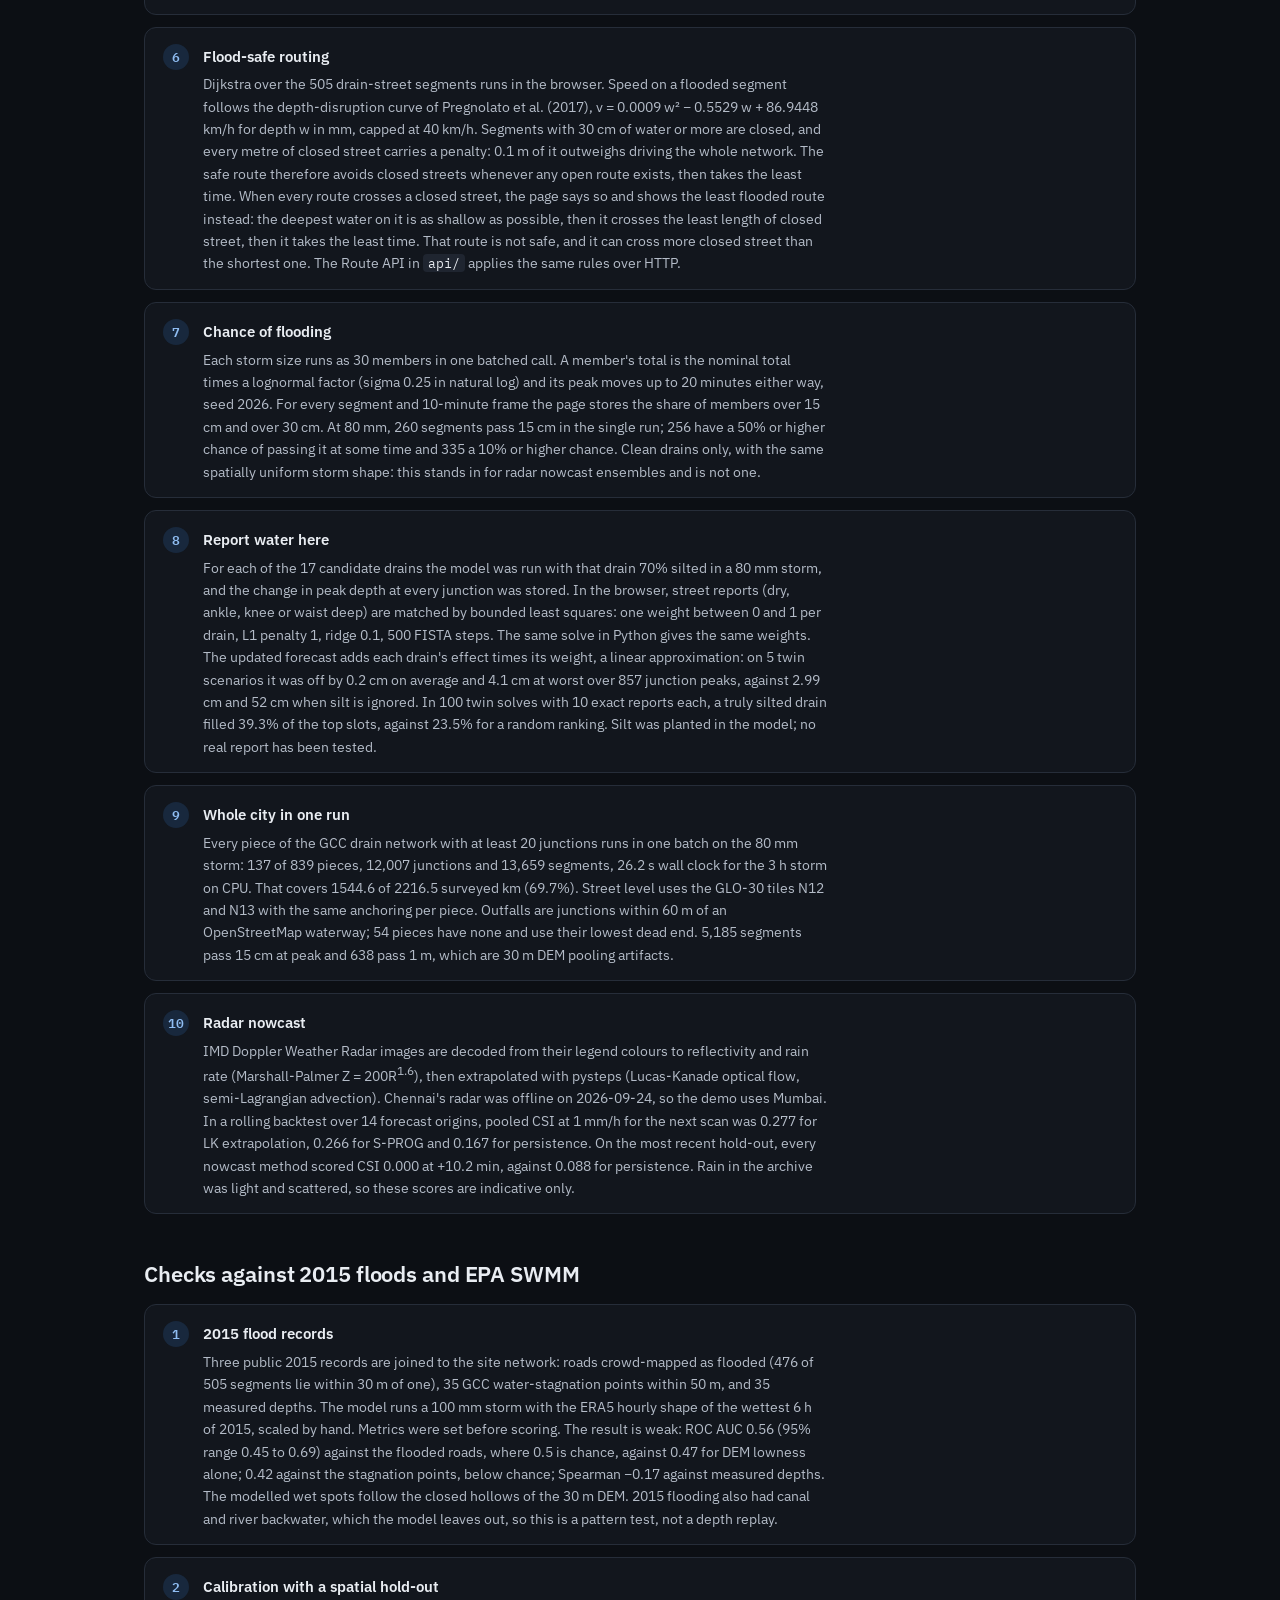
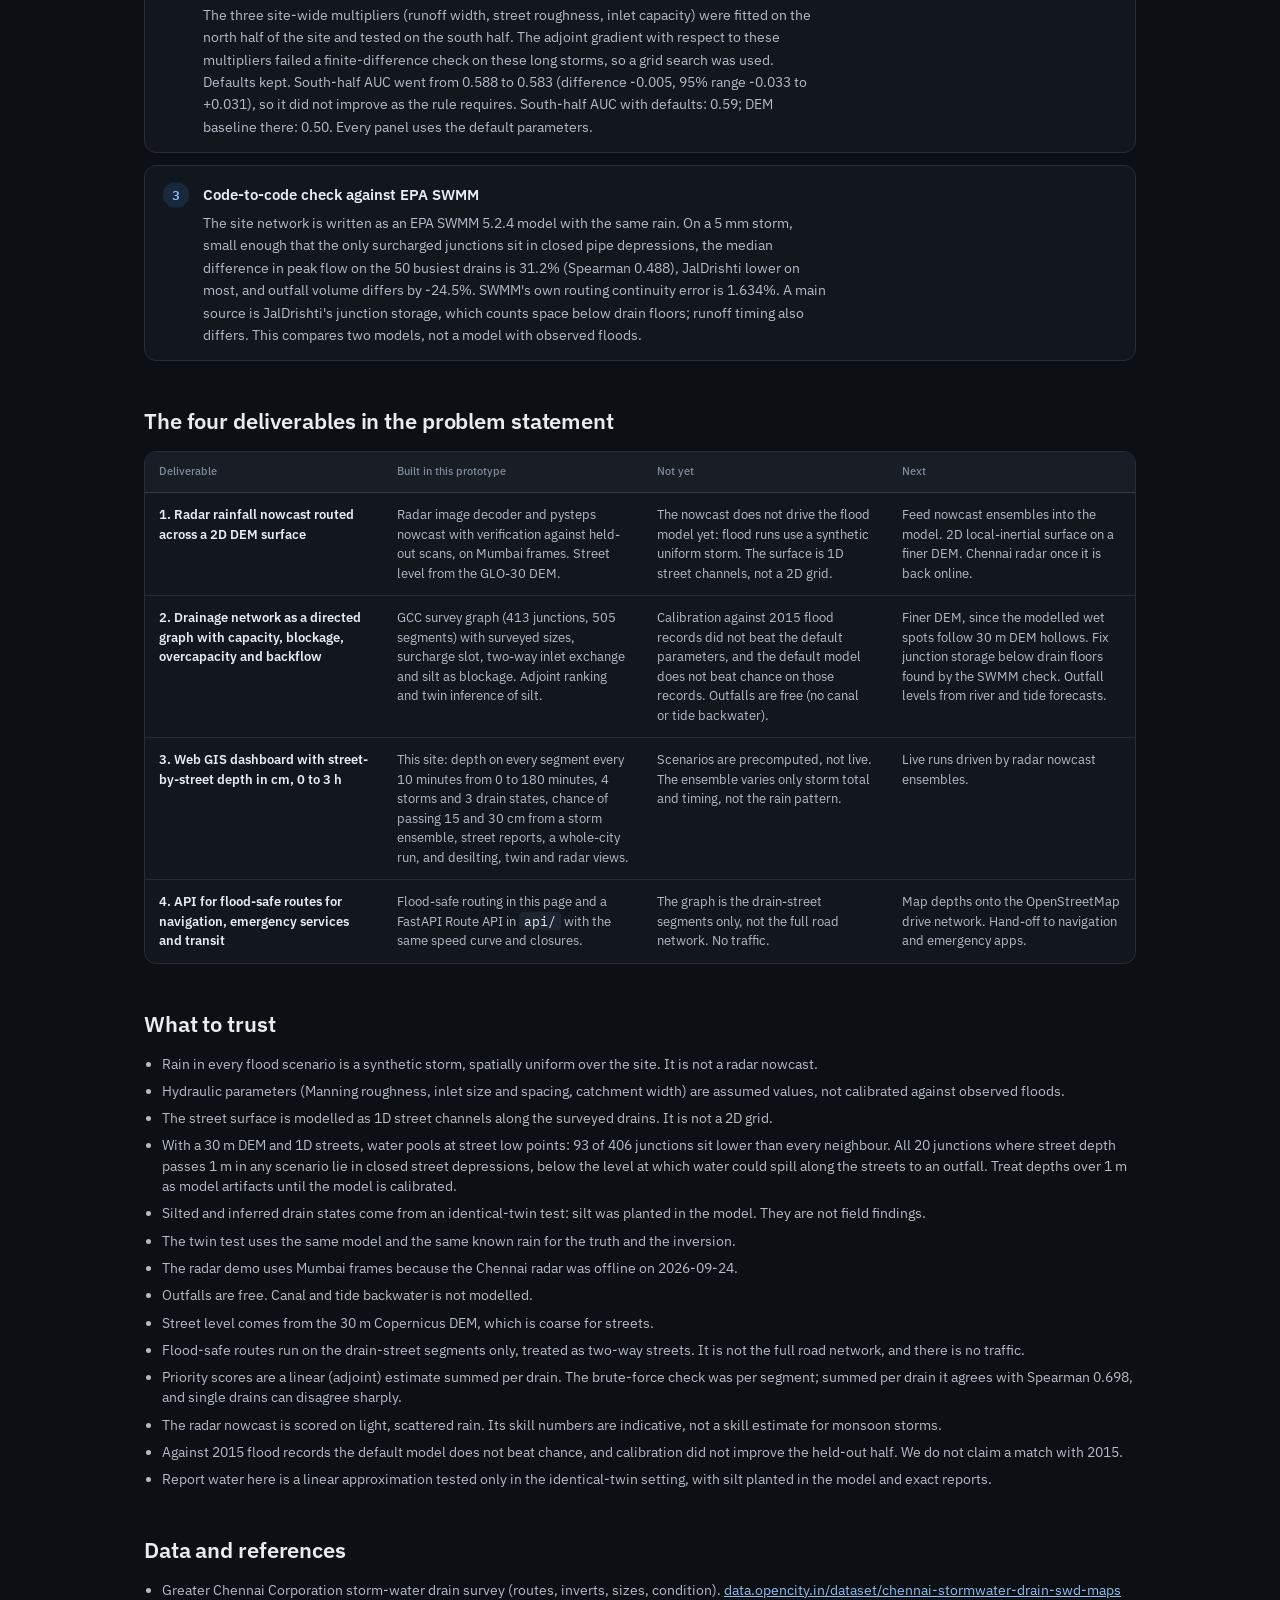
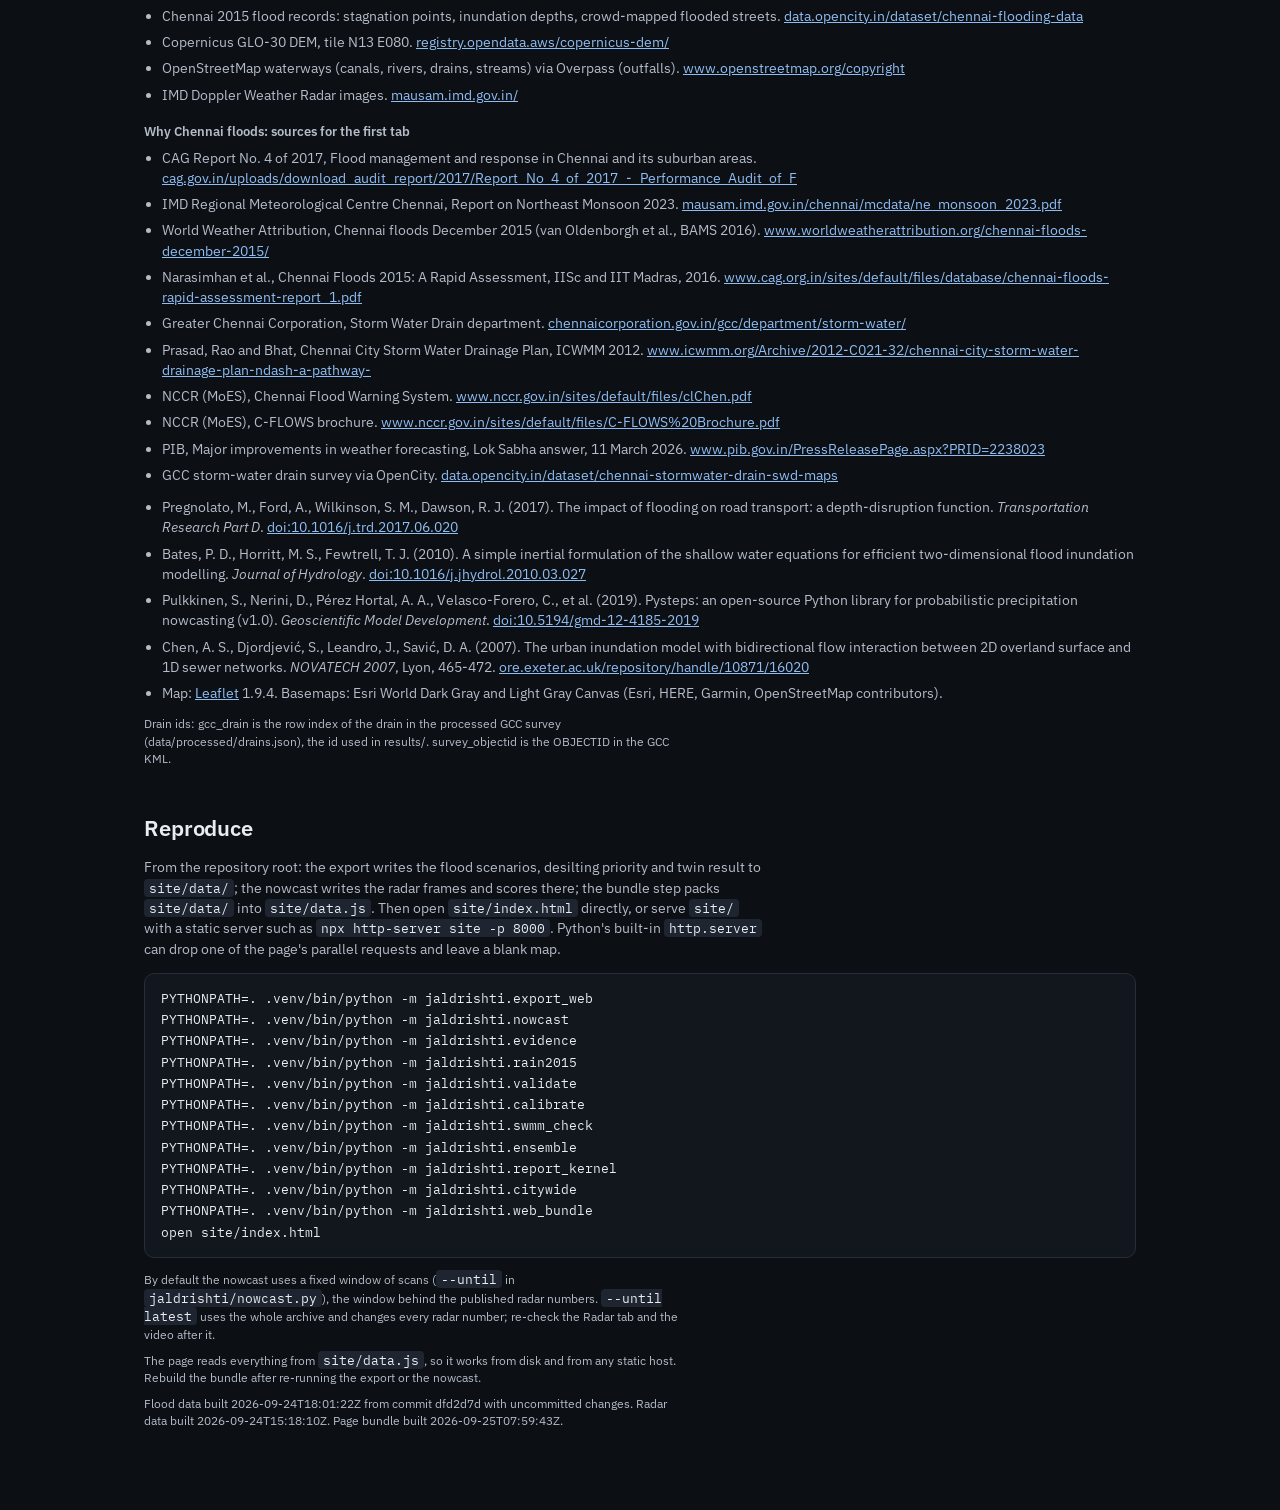
==== commit ef6cb8ad: "Update demo: why Chennai floods, 2015 evidence, chance maps, report water, whole city; new video" ====
--- a/about.html
+++ b/about.html
@@ -66,8 +66,38 @@
         <p>Dijkstra over the <span data-v="segments"></span> drain-street segments runs in the browser. Speed on a flooded segment follows the depth-disruption curve of Pregnolato et al. (2017), v = 0.0009 w&sup2; &minus; 0.5529 w + 86.9448 km/h for depth w in mm, capped at <span data-v="cap"></span> km/h. Segments with <span data-v="closed"></span> cm of water or more are closed, and every metre of closed street carries a penalty: <span data-v="step"></span> m of it outweighs driving the whole network. The safe route therefore avoids closed streets whenever any open route exists, then takes the least time. When every route crosses a closed street, the page says so and shows the least flooded route instead: the deepest water on it is as shallow as possible, then it crosses the least length of closed street, then it takes the least time. That route is not safe, and it can cross more closed street than the shortest one. The Route API in <code>api/</code> applies the same rules over HTTP.</p>
       </li>
       <li>
+        <h3>Chance of flooding</h3>
+        <p id="m-ensemble"></p>
+      </li>
+      <li>
+        <h3>Report water here</h3>
+        <p id="m-report"></p>
+      </li>
+      <li>
+        <h3>Whole city in one run</h3>
+        <p id="m-city"></p>
+      </li>
+      <li>
         <h3>Radar nowcast</h3>
         <p>IMD Doppler Weather Radar images are decoded from their legend colours to reflectivity and rain rate (Marshall-Palmer Z = 200R<sup>1.6</sup>), then extrapolated with pysteps (Lucas-Kanade optical flow, semi-Lagrangian advection). Chennai's radar was offline on 2026-09-24, so the demo uses <span data-v="radar_city"></span>. In a rolling backtest over <span data-v="radar_origins"></span> forecast origins, pooled CSI at 1 mm/h for the next scan was <span data-v="radar_csi"></span>. On the most recent hold-out, <span data-v="radar_ho_text"></span> at +<span data-v="radar_ho_lead"></span> min, against <span data-v="radar_ho_pers"></span> for persistence. Rain in the archive was light and scattered, so these scores are indicative only.</p>
+      </li>
+    </ol>
+  </section>
+
+  <section>
+    <h2>Checks against 2015 floods and EPA SWMM</h2>
+    <ol class="steps">
+      <li>
+        <h3>2015 flood records</h3>
+        <p id="m-evidence"></p>
+      </li>
+      <li>
+        <h3>Calibration with a spatial hold-out</h3>
+        <p id="m-calib"></p>
+      </li>
+      <li>
+        <h3>Code-to-code check against EPA SWMM</h3>
+        <p id="m-swmm"></p>
       </li>
     </ol>
   </section>
@@ -87,14 +117,14 @@
           <tr>
             <td><b>2. Drainage network as a directed graph with capacity, blockage, overcapacity and backflow</b></td>
             <td>GCC survey graph (<span data-v="junctions"></span> junctions, <span data-v="segments"></span> segments) with surveyed sizes, surcharge slot, two-way inlet exchange and silt as blockage. Adjoint ranking and twin inference of silt.</td>
-            <td>Hydraulic parameters uncalibrated. Outfalls are free (no canal or tide backwater). One site only.</td>
-            <td>Calibrate against the 2015 flood records and EPA SWMM. City-wide run on a GPU.</td>
+            <td>Calibration against 2015 flood records did not beat the default parameters, and the default model does not beat chance on those records. Outfalls are free (no canal or tide backwater).</td>
+            <td>Finer DEM, since the modelled wet spots follow 30 m DEM hollows. Fix junction storage below drain floors found by the SWMM check. Outfall levels from river and tide forecasts.</td>
           </tr>
           <tr>
             <td><b>3. Web GIS dashboard with street-by-street depth in cm, 0 to 3 h</b></td>
-            <td>This site: depth on every segment every <span data-v="rec"></span> minutes from 0 to <span data-v="duration"></span> minutes, <span data-v="n_storms"></span> storms and <span data-v="n_states"></span> drain states, with desilting, twin and radar views.</td>
-            <td>Scenarios are precomputed, not live. One deterministic run per scenario, no exceedance probability.</td>
-            <td>Live runs driven by the radar nowcast. Ensemble exceedance maps.</td>
+            <td>This site: depth on every segment every <span data-v="rec"></span> minutes from 0 to <span data-v="duration"></span> minutes, <span data-v="n_storms"></span> storms and <span data-v="n_states"></span> drain states, chance of passing 15 and 30 cm from a storm ensemble, street reports, a whole-city run, and desilting, twin and radar views.</td>
+            <td>Scenarios are precomputed, not live. The ensemble varies only storm total and timing, not the rain pattern.</td>
+            <td>Live runs driven by radar nowcast ensembles.</td>
           </tr>
           <tr>
             <td><b>4. API for flood-safe routes for navigation, emergency services and transit</b></td>
@@ -115,6 +145,8 @@
   <section>
     <h2>Data and references</h2>
     <ul class="refs" id="sources"></ul>
+    <h3 class="refs-head">Why Chennai floods: sources for the first tab</h3>
+    <ul class="refs" id="why-sources"></ul>
     <ul class="refs">
       <li>Pregnolato, M., Ford, A., Wilkinson, S. M., Dawson, R. J. (2017). The impact of flooding on road transport: a depth-disruption function. <i>Transportation Research Part D</i>. <a href="https://doi.org/10.1016/j.trd.2017.06.020">doi:10.1016/j.trd.2017.06.020</a></li>
       <li>Bates, P. D., Horritt, M. S., Fewtrell, T. J. (2010). A simple inertial formulation of the shallow water equations for efficient two-dimensional flood inundation modelling. <i>Journal of Hydrology</i>. <a href="https://doi.org/10.1016/j.jhydrol.2010.03.027">doi:10.1016/j.jhydrol.2010.03.027</a></li>
@@ -130,6 +162,14 @@
     <p>From the repository root: the export writes the flood scenarios, desilting priority and twin result to <code>site/data/</code>; the nowcast writes the radar frames and scores there; the bundle step packs <code>site/data/</code> into <code>site/data.js</code>. Then open <code>site/index.html</code> directly, or serve <code>site/</code> with a static server such as <code>npx http-server site -p 8000</code>. Python's built-in <code>http.server</code> can drop one of the page's parallel requests and leave a blank map.</p>
     <pre class="code">PYTHONPATH=. .venv/bin/python -m jaldrishti.export_web
 PYTHONPATH=. .venv/bin/python -m jaldrishti.nowcast
+PYTHONPATH=. .venv/bin/python -m jaldrishti.evidence
+PYTHONPATH=. .venv/bin/python -m jaldrishti.rain2015
+PYTHONPATH=. .venv/bin/python -m jaldrishti.validate
+PYTHONPATH=. .venv/bin/python -m jaldrishti.calibrate
+PYTHONPATH=. .venv/bin/python -m jaldrishti.swmm_check
+PYTHONPATH=. .venv/bin/python -m jaldrishti.ensemble
+PYTHONPATH=. .venv/bin/python -m jaldrishti.report_kernel
+PYTHONPATH=. .venv/bin/python -m jaldrishti.citywide
 PYTHONPATH=. .venv/bin/python -m jaldrishti.web_bundle
 open site/index.html</pre>
     <p class="note">By default the nowcast uses a fixed window of scans (<code>--until</code> in <code>jaldrishti/nowcast.py</code>), the window behind the published radar numbers. <code>--until latest</code> uses the whole archive and changes every radar number; re-check the Radar tab and the video after it.</p>
--- a/style.css
+++ b/style.css
@@ -78,14 +78,15 @@
 .tabs {
   grid-area: tabs;
   display: flex;
-  gap: 4px;
+  flex-wrap: wrap;
+  gap: 0 4px;
   padding: 10px 12px 0;
   background: var(--panel);
   border-right: 1px solid var(--line);
   border-bottom: 1px solid var(--line);
 }
 .tab {
-  flex: 1;
+  flex: 1 1 auto;
   background: none;
   border: 0;
   border-bottom: 2px solid transparent;
@@ -229,7 +230,7 @@
 
 .dock {
   position: absolute; left: 50%; bottom: 18px; transform: translateX(-50%); z-index: 600;
-  width: min(880px, calc(100% - 36px));
+  width: min(1000px, calc(100% - 36px));
   background: rgba(18, 22, 29, 0.94); border: 1px solid var(--line-2); border-radius: 14px;
   padding: 12px 16px 10px; backdrop-filter: blur(8px);
   box-shadow: 0 10px 30px rgba(0, 0, 0, 0.35);
@@ -237,6 +238,7 @@
 .dock[hidden] { display: none; }
 .dock-row { display: flex; align-items: center; gap: 14px; }
 .dock-row + .dock-row { margin-top: 10px; }
+.dock-row.controls { flex-wrap: wrap; row-gap: 8px; column-gap: 16px; }
 .play {
   width: 38px; height: 38px; border-radius: 50%; border: 1px solid var(--line-2); background: var(--panel-3);
   display: grid; place-items: center; cursor: pointer; flex: none;
@@ -306,6 +308,49 @@
 .leaflet-tooltip.map-label::before { display: none; }
 
 .pulse-hint { font-size: 12px; color: var(--ink-2); background: var(--accent-soft); border-radius: 8px; padding: 8px 10px; margin-top: 10px; }
+
+.events { display: grid; grid-template-columns: minmax(0, 1fr) minmax(0, 1fr); gap: 8px; }
+.event { background: var(--panel-2); border: 1px solid var(--line); border-radius: 8px; padding: 8px 10px; }
+.event .ev-name { font-size: 11px; color: var(--muted); letter-spacing: 0.02em; }
+.event .ev-fact { font-size: 12.5px; color: var(--ink-2); margin-top: 2px; line-height: 1.4; }
+a.src { font-size: 11px; color: #8fbdf2; text-decoration: none; border-bottom: 1px dotted rgba(143, 189, 242, 0.5); }
+a.src:hover { border-bottom-style: solid; }
+.causes { list-style: none; margin: 0; padding: 0; display: grid; gap: 8px; }
+.cause { background: var(--panel-2); border: 1px solid var(--line); border-radius: var(--radius); padding: 10px 12px; }
+.cause .c-head { display: flex; align-items: center; gap: 8px; font-weight: 600; font-size: 13.5px; }
+.cause .c-num {
+  width: 20px; height: 20px; border-radius: 50%; background: var(--accent-soft); color: #8fbdf2;
+  font-size: 11px; line-height: 20px; text-align: center; flex: none;
+}
+.cause p { margin: 6px 0 0; font-size: 12.5px; line-height: 1.45; }
+.cause .c-fact { color: var(--ink-2); }
+.cause .c-answer { color: var(--ink-2); border-top: 1px solid var(--line); padding-top: 6px; }
+.cause .c-answer b { color: #8fbdf2; font-weight: 600; }
+.limits-line { font-size: 12.5px; color: var(--ink-2); margin: 14px 0 0; padding: 9px 12px; border-radius: 8px; border: 1px solid rgba(236, 131, 90, 0.35); background: rgba(236, 131, 90, 0.06); }
+.limits-line b { color: #f3c9b6; font-weight: 600; }
+details.limits { margin-top: 8px; font-size: 12.5px; color: var(--ink-2); }
+details.limits summary { cursor: pointer; color: var(--muted); font-size: 12px; }
+details.limits ul { margin-top: 6px; }
+.btn.tog[aria-pressed="true"] { background: var(--accent-soft); border-color: var(--accent); color: var(--ink); }
+.seg button .hint { color: var(--muted); font-size: 11px; }
+.seg button[aria-pressed="true"] .hint { color: var(--ink-2); }
+.panel > .seg-group { margin-top: 4px; }
+.choke-list li { grid-template-columns: 40px minmax(0, 1fr) auto; }
+.choke-list li.empty { display: block; cursor: default; color: var(--muted); font-size: 12.5px; }
+.choke-list li.empty:hover { background: none; }
+table.data td.nw { white-space: nowrap; }
+table.data .rng { font-size: 11px; color: var(--muted); margin-bottom: 3px; }
+.x-btn { background: none; border: 1px solid var(--line-2); border-radius: 5px; color: var(--muted); cursor: pointer; font-size: 13px; line-height: 1; padding: 2px 6px; }
+.x-btn:hover { color: var(--ink); border-color: var(--accent); }
+.stag-mark {
+  display: inline-block; width: 11px; height: 11px; background: #f5a524; border: 2px solid #0b0e13;
+  transform: rotate(45deg); box-shadow: 0 0 0 1px rgba(245, 165, 36, 0.35); flex: none;
+}
+.rep-pin {
+  width: 28px; height: 28px; border-radius: 50%; background: #e9edf2; color: #0b0e13; border: 2px solid #0b0e13;
+  font: 600 11px/24px var(--mono); text-align: center; box-shadow: 0 2px 6px rgba(0, 0, 0, 0.55); display: inline-block; flex: none;
+}
+.rep-pin.dry { background: #8fe08f; }
 
 @media (max-width: 1200px) {
   .app { grid-template-columns: 360px minmax(0, 1fr); }
@@ -325,7 +370,7 @@
   .top .spacer { display: none; }
   .top .chip:not(.warn) { display: none; }
   .top .chip.warn { font-size: 11px; padding: 2px 8px; }
-  .tabs { border-right: 0; padding: 4px 8px 0; overflow-x: auto; }
+  .tabs { border-right: 0; padding: 4px 8px 0; overflow-x: auto; flex-wrap: nowrap; }
   .tab { flex: none; padding: 8px 10px 10px; }
   .stage { display: flex; flex-direction: column; }
   #map, #radar-map { position: relative; inset: auto; height: 58vh; min-height: 320px; }
@@ -341,4 +386,6 @@
   .slider-wrap { flex-basis: 100%; order: 3; }
   .seg-group { flex-wrap: wrap; }
   .side { border-right: 0; padding: 16px; overflow: visible; }
-}
+  .events { grid-template-columns: 1fr; }
+  body[data-panel="why"] .stage { display: none; }
+}
--- a/about.css
+++ b/about.css
@@ -49,3 +49,5 @@
   .steps li::before { left: 14px; top: 14px; }
   table.deliver { min-width: 680px; }
 }
+.refs-head { font-size: 13px; font-weight: 600; color: var(--ink-2); margin: 18px 0 6px; }
+.refs a { overflow-wrap: anywhere; }
